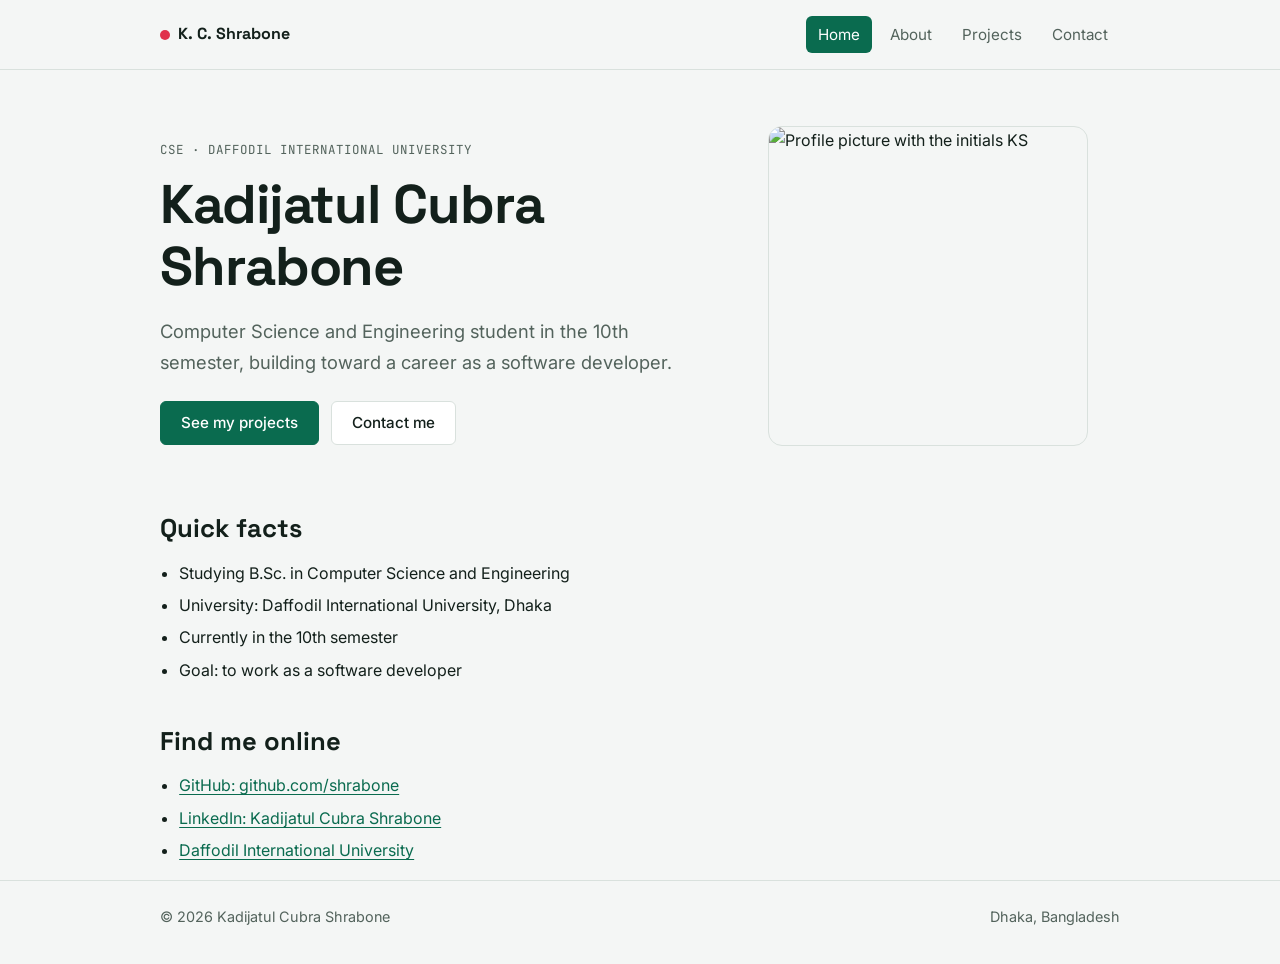
==== index.html @ 5210c289 "Add files via upload" ====
<!DOCTYPE html>
<html lang="en">
<head>
  <meta charset="UTF-8">
  <meta name="viewport" content="width=device-width, initial-scale=1">
  <title>Home | Kadijatul Cubra Shrabone</title>
  <link rel="preconnect" href="https://fonts.googleapis.com">
  <link rel="stylesheet" href="https://fonts.googleapis.com/css2?family=Inter:wght@400;500;600&family=JetBrains+Mono:wght@400;500&family=Space+Grotesk:wght@500;700&display=swap">
  <link rel="stylesheet" href="style.css">
</head>
<body>
  <header class="top">
    <div class="wrap bar">
      <a class="mark" href="index.html"><i aria-hidden="true"></i>K. C. Shrabone</a>
      <nav aria-label="Main menu">
        <ul>
          <li><a href="index.html" aria-current="page">Home</a></li>
          <li><a href="about.html">About</a></li>
          <li><a href="projects.html">Projects</a></li>
          <li><a href="contact.html">Contact</a></li>
        </ul>
      </nav>
    </div>
  </header>

  <main class="wrap">
    <section class="hero">
      <div>
        <p class="label">CSE · Daffodil International University</p>
        <h1>Kadijatul Cubra Shrabone</h1>
        <p class="lead">Computer Science and Engineering student in the 10th semester, building toward a career as a software developer.</p>
        <div class="actions">
          <a class="btn primary" href="projects.html">See my projects</a>
          <a class="btn" href="contact.html">Contact me</a>
        </div>
      </div>
      <img src="assets/avatar.svg" alt="Profile picture with the initials KS" width="320" height="320">
    </section>

    <section>
      <h2>Quick facts</h2>
      <ul class="facts">
        <li>Studying B.Sc. in Computer Science and Engineering</li>
        <li>University: Daffodil International University, Dhaka</li>
        <li>Currently in the 10th semester</li>
        <li>Goal: to work as a software developer</li>
      </ul>
    </section>

    <section>
      <h2>Find me online</h2>
      <ul class="facts">
        <li><a href="https://github.com/shrabone" target="_blank" rel="noopener">GitHub: github.com/shrabone</a></li>
        <li><a href="https://www.linkedin.com/in/kadijatul-cubra-shrabone-589b3637b" target="_blank" rel="noopener">LinkedIn: Kadijatul Cubra Shrabone</a></li>
        <li><a href="https://diu.edu.bd" target="_blank" rel="noopener">Daffodil International University</a></li>
      </ul>
    </section>
  </main>

  <footer>
    <div class="wrap">
      <span>&copy; <span id="year">2026</span> Kadijatul Cubra Shrabone</span>
      <span>Dhaka, Bangladesh</span>
    </div>
  </footer>
  <script src="script.js"></script>
</body>
</html>
---- style.css ----
/* Shared stylesheet for all pages of the portfolio. */
:root {
  --bg: #f4f6f5;
  --surface: #ffffff;
  --fg: #13201b;
  --muted: #53635c;
  --line: #d9e1dd;
  --accent: #0a6b4f;
  --accent-fg: #ffffff;
  --flag: #e0314b;
  --font-display: "Space Grotesk", "Segoe UI", system-ui, sans-serif;
  --font-body: "Inter", "Segoe UI", system-ui, sans-serif;
  --font-mono: "JetBrains Mono", ui-monospace, Menlo, Consolas, monospace;
}
@media (prefers-color-scheme: dark) {
  :root {
    --bg: #0c1411;
    --surface: #131e19;
    --fg: #e6f0eb;
    --muted: #9bb0a6;
    --line: #243229;
    --accent: #45d19c;
    --accent-fg: #06140e;
    --flag: #ff6b81;
    color-scheme: dark;
  }
}

* { box-sizing: border-box; }
body {
  margin: 0;
  background: var(--bg);
  color: var(--fg);
  font-family: var(--font-body);
  font-size: 16px;
  line-height: 1.65;
}
.wrap { max-width: 1000px; margin: 0 auto; padding: 0 20px; }
a { color: var(--accent); text-underline-offset: 3px; }
a:focus-visible, button:focus-visible, input:focus-visible, select:focus-visible, textarea:focus-visible {
  outline: 3px solid var(--accent);
  outline-offset: 2px;
}
h1, h2, h3 { font-family: var(--font-display); line-height: 1.15; margin: 0 0 14px; }
h1 { font-size: clamp(2rem, 5.5vw, 3.4rem); letter-spacing: -0.02em; }
h2 { font-size: 1.6rem; margin-top: 44px; }
h3 { font-size: 1.15rem; }
.label {
  font-family: var(--font-mono);
  font-size: 0.78rem;
  letter-spacing: 0.08em;
  text-transform: uppercase;
  color: var(--muted);
}

/* common navigation menu */
.top { border-bottom: 1px solid var(--line); background: var(--bg); }
.bar { display: flex; flex-wrap: wrap; gap: 10px 28px; justify-content: space-between; align-items: center; padding-top: 16px; padding-bottom: 16px; }
.mark { font-family: var(--font-display); font-weight: 700; color: var(--fg); text-decoration: none; display: inline-flex; align-items: center; gap: 8px; }
.mark i { width: 10px; height: 10px; border-radius: 50%; background: var(--flag); display: inline-block; }
nav ul { list-style: none; margin: 0; padding: 0; display: flex; flex-wrap: wrap; gap: 4px 6px; }
nav a { display: inline-block; padding: 6px 12px; border-radius: 6px; color: var(--muted); text-decoration: none; font-size: 0.95rem; }
nav a:hover { color: var(--fg); }
nav a[aria-current="page"] { background: var(--accent); color: var(--accent-fg); }

main { padding-bottom: 56px; }
.page-head { padding: 48px 0 8px; }
.lead { font-size: 1.15rem; color: var(--muted); max-width: 52ch; }

/* home hero */
.hero { display: grid; grid-template-columns: minmax(0, 1.4fr) minmax(0, 1fr); gap: 40px; align-items: center; padding: 56px 0 24px; }
.hero img { width: 100%; max-width: 320px; height: auto; border-radius: 14px; justify-self: center; border: 1px solid var(--line); }
.actions { display: flex; flex-wrap: wrap; gap: 12px; margin-top: 24px; }
.btn { display: inline-flex; align-items: center; min-height: 44px; padding: 0 20px; border-radius: 6px; font-weight: 500; text-decoration: none; border: 1px solid var(--line); background: var(--surface); color: var(--fg); font-family: inherit; font-size: 0.95rem; cursor: pointer; }
.btn:hover { border-color: var(--accent); }
.btn.primary { background: var(--accent); border-color: var(--accent); color: var(--accent-fg); }

ul.facts { padding-left: 1.2rem; }
ul.facts li, ol.plain li { margin-bottom: 6px; }
.two-col { display: grid; grid-template-columns: repeat(auto-fit, minmax(280px, 1fr)); gap: 32px; }
.panel { background: var(--surface); border: 1px solid var(--line); border-radius: 10px; padding: 22px; }

/* tables */
.table-scroll { overflow-x: auto; }
table { border-collapse: collapse; width: 100%; background: var(--surface); border: 1px solid var(--line); }
caption { text-align: left; font-family: var(--font-mono); font-size: 0.8rem; letter-spacing: 0.06em; text-transform: uppercase; color: var(--muted); padding: 0 0 10px; }
th, td { text-align: left; padding: 12px 14px; border-bottom: 1px solid var(--line); vertical-align: top; }
th { font-family: var(--font-display); font-weight: 500; background: color-mix(in srgb, var(--accent) 10%, var(--surface)); }

/* contact form */
form { display: grid; gap: 20px; max-width: 620px; }
.field { display: grid; gap: 6px; }
label, legend { font-weight: 500; font-size: 0.95rem; }
input[type="text"], input[type="email"], select, textarea {
  width: 100%;
  font: inherit;
  padding: 10px 12px;
  border-radius: 6px;
  border: 1px solid var(--line);
  background: var(--surface);
  color: var(--fg);
}
textarea { min-height: 140px; resize: vertical; }
fieldset { border: 1px solid var(--line); border-radius: 8px; padding: 12px 16px 14px; margin: 0; display: grid; gap: 6px; }
.choice { display: flex; align-items: center; gap: 10px; font-weight: 400; }
.hint { color: var(--muted); font-size: 0.85rem; }
.error { color: var(--flag); font-size: 0.88rem; min-height: 1.2em; }
#form-status { padding: 12px 14px; border-radius: 8px; border: 1px solid var(--accent); background: color-mix(in srgb, var(--accent) 10%, var(--surface)); }

footer { border-top: 1px solid var(--line); padding: 24px 0 36px; color: var(--muted); font-size: 0.9rem; }
footer .wrap { display: flex; flex-wrap: wrap; gap: 8px 24px; justify-content: space-between; }

@media (max-width: 720px) {
  .hero { grid-template-columns: minmax(0, 1fr); }
  .hero img { max-width: 220px; }
}
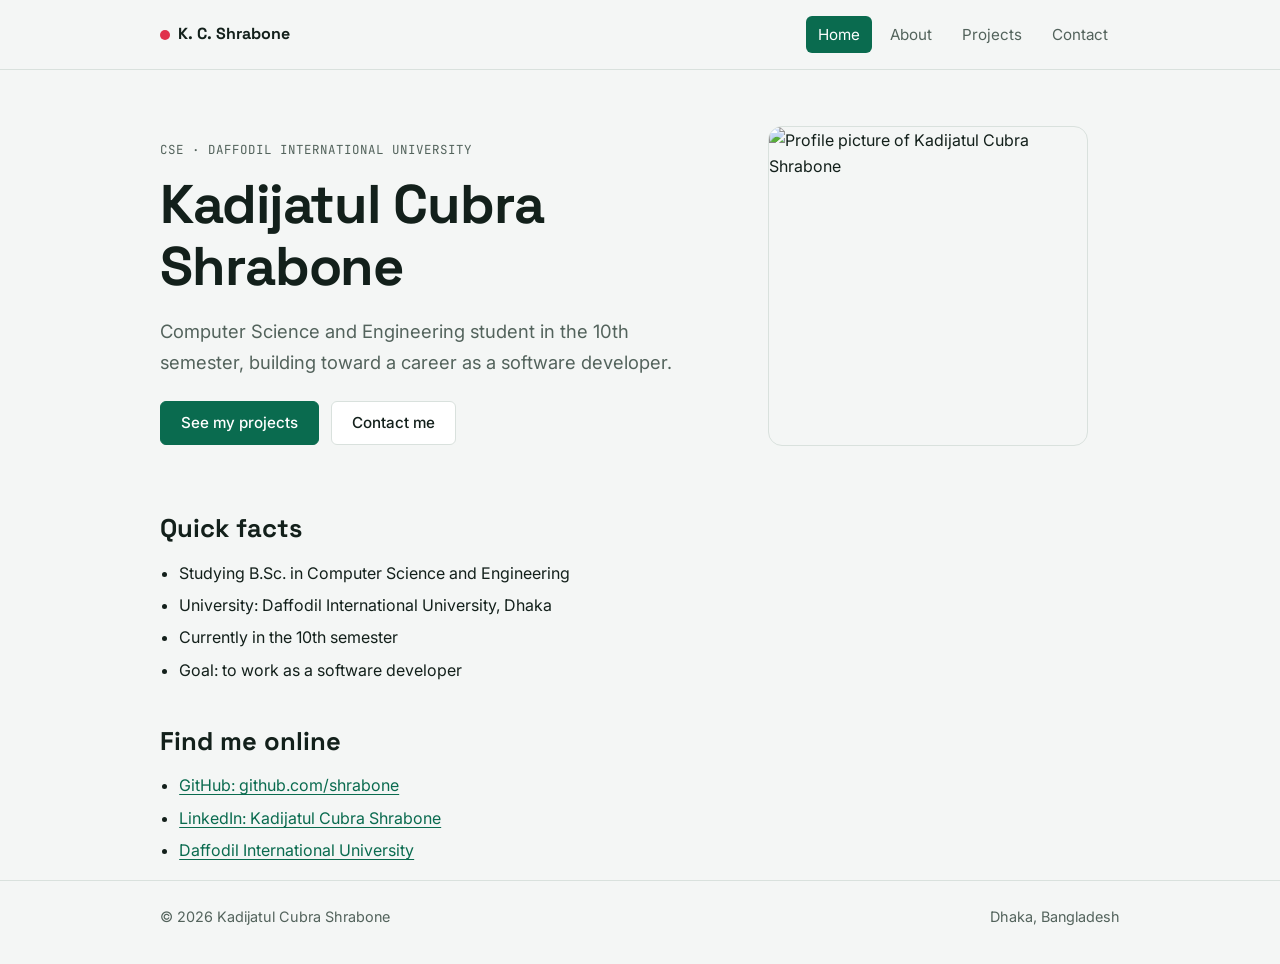
==== commit 3c7bff69: "Update index.html" ====
--- a/index.html
+++ b/index.html
@@ -34,7 +34,7 @@
           <a class="btn" href="contact.html">Contact me</a>
         </div>
       </div>
-      <img src="assets/avatar.svg" alt="Profile picture with the initials KS" width="320" height="320">
+      <img src="profile.jpg" alt="Profile picture of Kadijatul Cubra Shrabone" width="320" height="320">
     </section>
 
     <section>
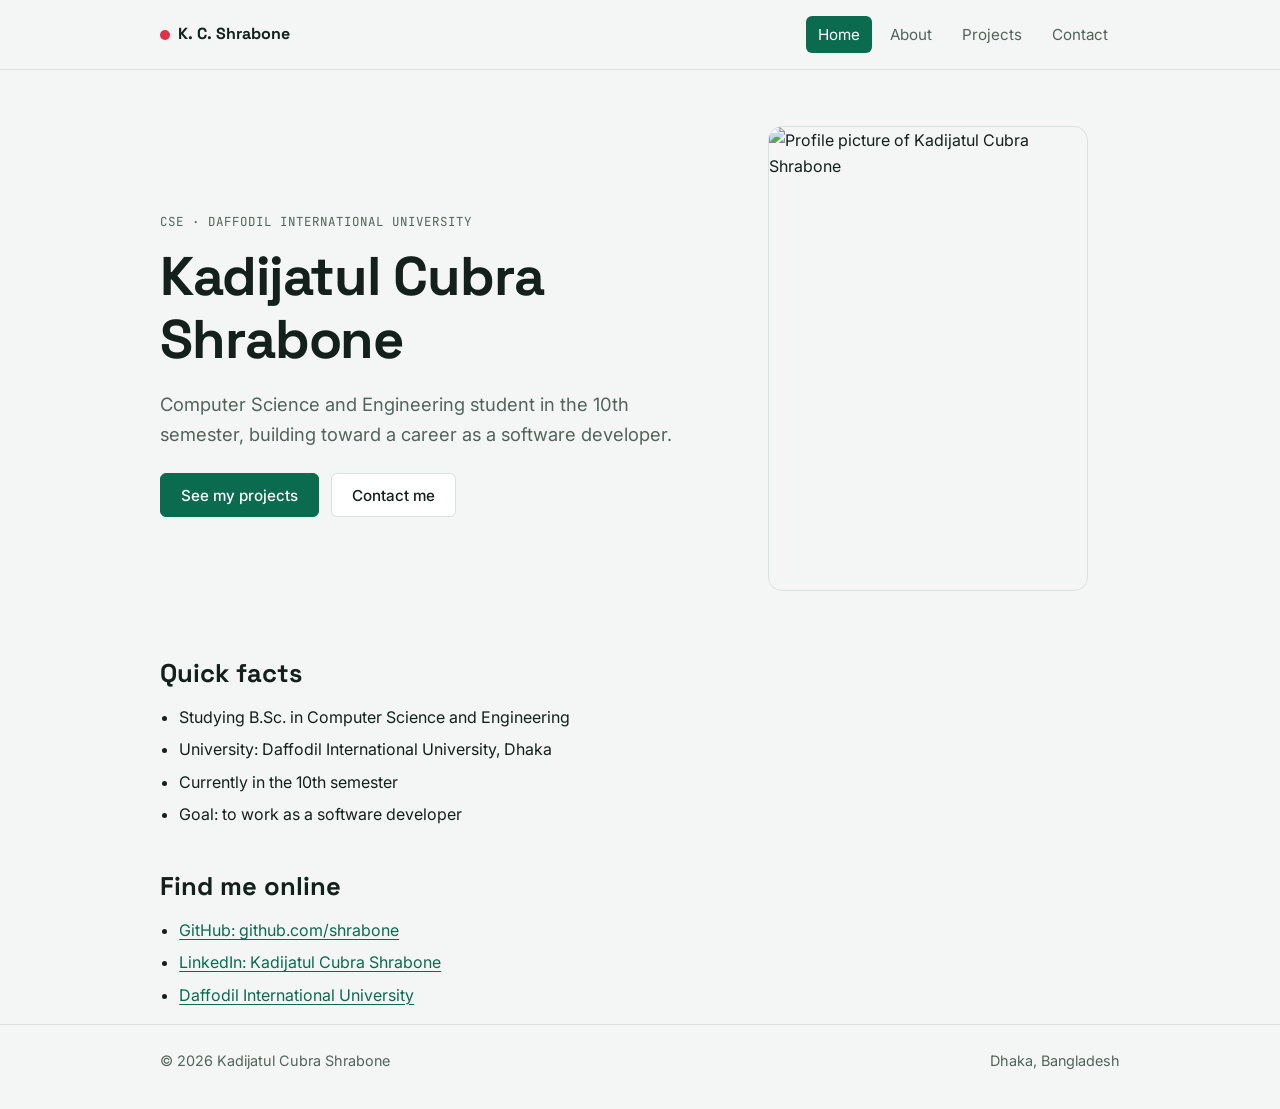
==== commit ef257fef: "Update index.html" ====
--- a/index.html
+++ b/index.html
@@ -34,7 +34,7 @@
           <a class="btn" href="contact.html">Contact me</a>
         </div>
       </div>
-      <img src="profile.jpg" alt="Profile picture of Kadijatul Cubra Shrabone" width="320" height="320">
+     <img src="https://github.com/shrabone.png" alt="Profile picture of Kadijatul Cubra Shrabone" width="220" height="320">
     </section>
 
     <section>
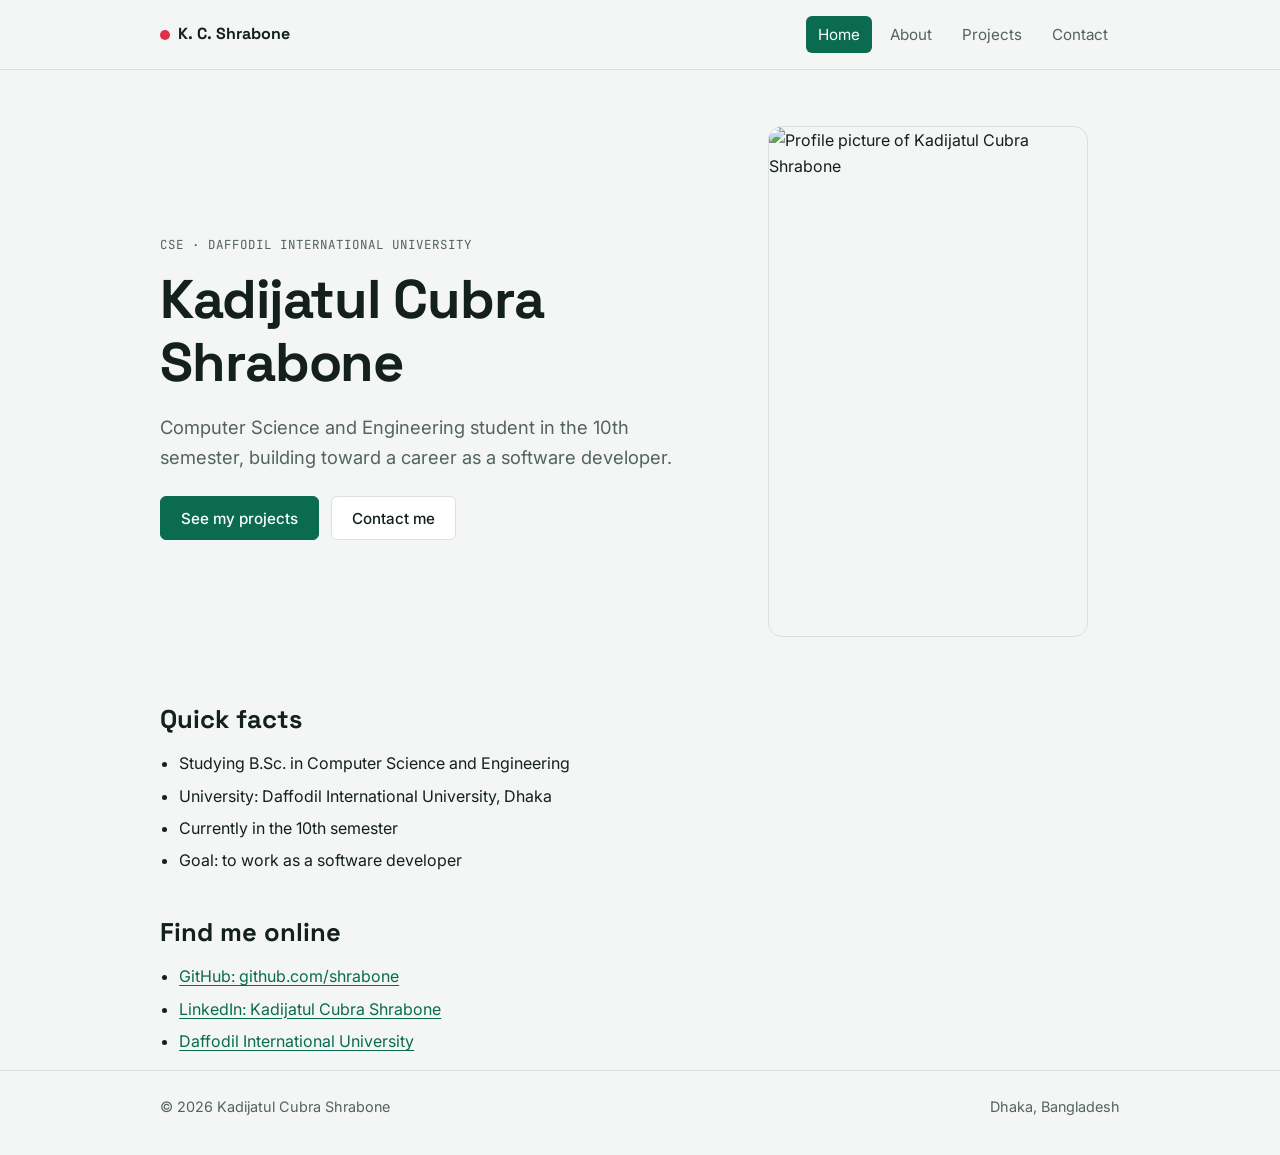
==== commit 990d43f3: "Update index.html" ====
--- a/index.html
+++ b/index.html
@@ -34,7 +34,7 @@
           <a class="btn" href="contact.html">Contact me</a>
         </div>
       </div>
-     <img src="https://github.com/shrabone.png" alt="Profile picture of Kadijatul Cubra Shrabone" width="220" height="320">
+     <img src="https://github.com/shrabone.png" alt="Profile picture of Kadijatul Cubra Shrabone" width="200" height="320">
     </section>
 
     <section>
